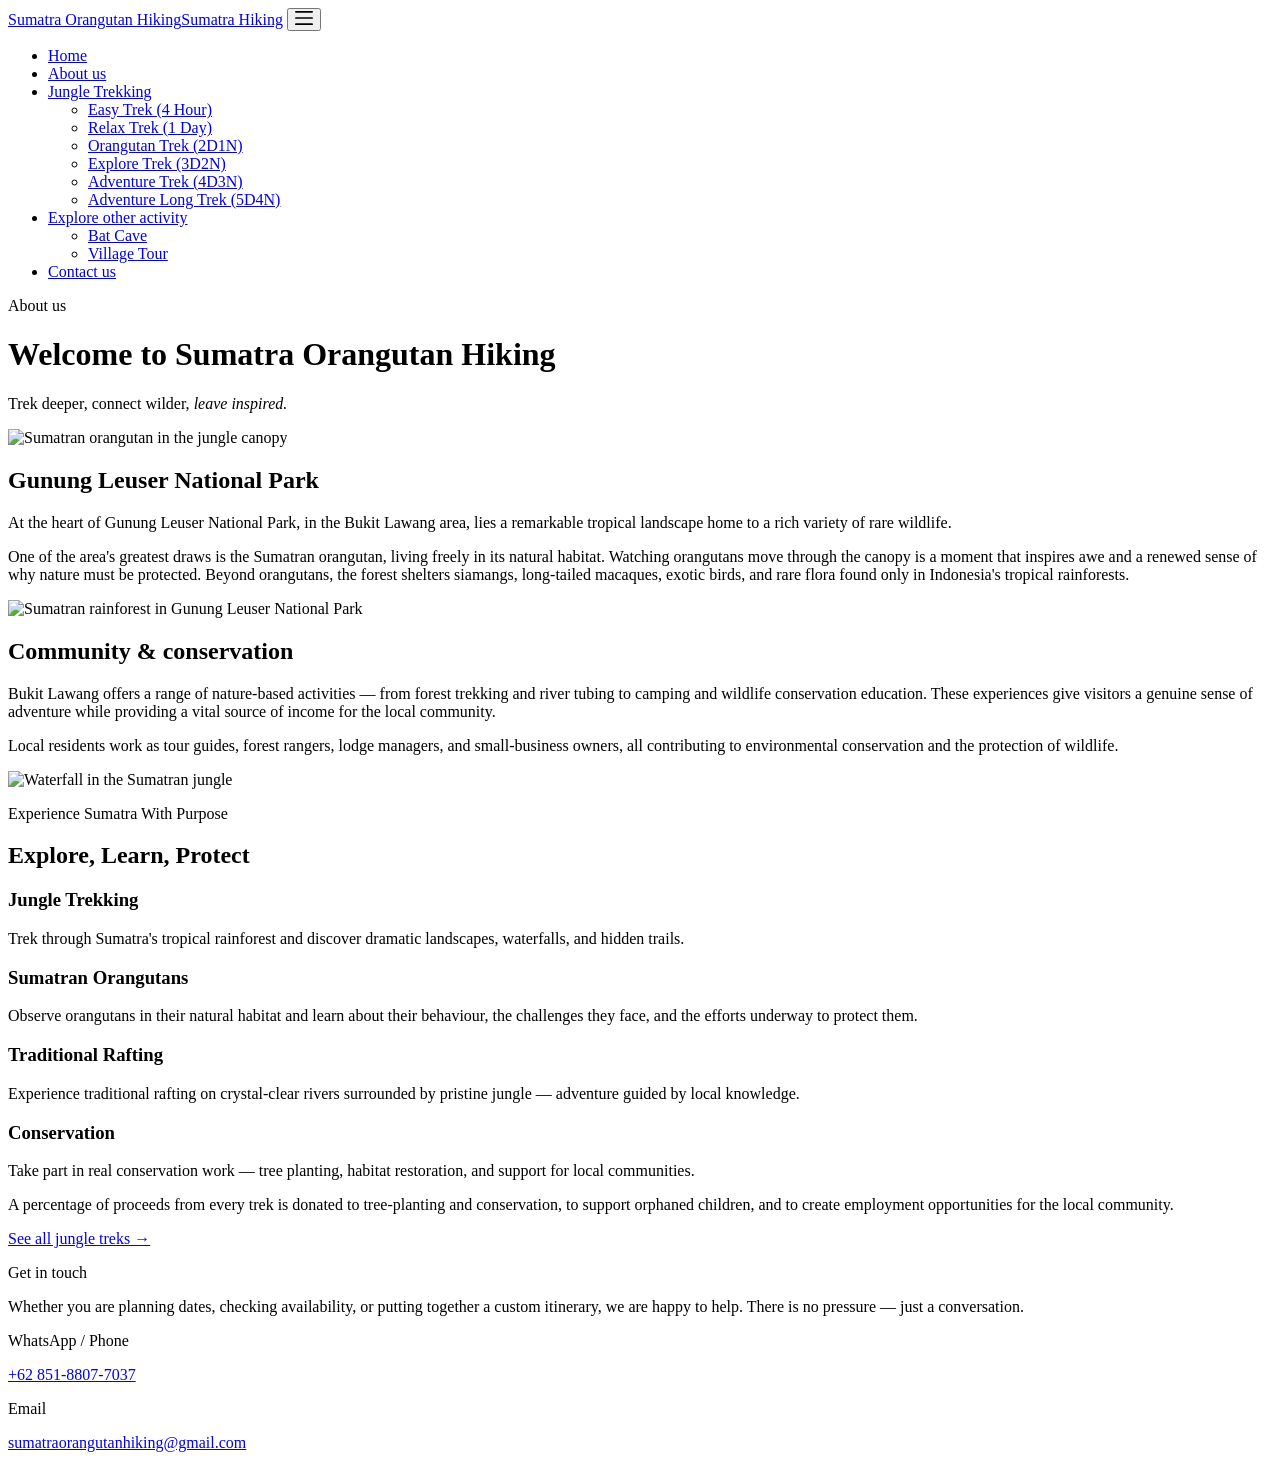
==== about.html @ cb64fe82 "Rename orangutan/about.html to about.html" ====
<!DOCTYPE html>
<html lang="en">
<head>
<meta charset="UTF-8">
<meta name="viewport" content="width=device-width, initial-scale=1">
<title>About Us — Sumatra Orangutan Hiking</title>
<link rel="stylesheet" href="css/site.css">
<link rel="stylesheet" href="css/page.css">
</head>
<body>

<header class="site-nav">
  <div class="site-nav__inner">
    <a class="site-nav__brand" href="index.html"><picture><source type="image/webp" srcset="images/brand/logo.webp"><img class="site-nav__logo" src="images/brand/logo.png" alt=""></picture><span class="site-nav__brand-text"><span class="site-nav__brand-text--long">Sumatra Orangutan Hiking</span><span class="site-nav__brand-text--short" aria-hidden="true">Sumatra Hiking</span></span></a>
    <button class="site-nav__toggle" type="button" aria-expanded="false" aria-controls="site-menu" aria-label="Open menu">
      <svg width="18" height="14" viewBox="0 0 18 14" aria-hidden="true">
        <rect y="0" width="18" height="1.7" rx="1" fill="currentColor"/>
        <rect y="6.15" width="18" height="1.7" rx="1" fill="currentColor"/>
        <rect y="12.3" width="18" height="1.7" rx="1" fill="currentColor"/>
      </svg>
    </button>
    <ul class="site-nav__menu" id="site-menu">
      <li class="site-nav__item"><a class="site-nav__link" href="index.html">Home</a></li>
      <li class="site-nav__item"><a class="site-nav__link" href="about.html" aria-current="page">About us</a></li>
      <li class="site-nav__item">
        <a class="site-nav__link" href="index.html#treks">Jungle Trekking</a>
        <ul class="site-nav__submenu">
          <li><a class="site-nav__link" href="easy-trek.html">Easy Trek (4 Hour)</a></li>
          <li><a class="site-nav__link" href="relax-trek.html">Relax Trek (1 Day)</a></li>
          <li><a class="site-nav__link" href="orangutan-trek.html">Orangutan Trek (2D1N)</a></li>
          <li><a class="site-nav__link" href="explore-trek.html">Explore Trek (3D2N)</a></li>
          <li><a class="site-nav__link" href="adventure-trek.html">Adventure Trek (4D3N)</a></li>
          <li><a class="site-nav__link" href="adventure-long-trek.html">Adventure Long Trek (5D4N)</a></li>
        </ul>
      </li>
      <li class="site-nav__item">
        <a class="site-nav__link" href="explore-activity.html">Explore other activity</a>
        <ul class="site-nav__submenu">
          <li><a class="site-nav__link" href="bat-cave.html">Bat Cave</a></li>
          <li><a class="site-nav__link" href="village-tour.html">Village Tour</a></li>
        </ul>
      </li>
      <li class="site-nav__item"><a class="site-nav__link" href="contact.html">Contact us</a></li>
    </ul>
  </div>
</header>

<div class="page-hero page-hero--with-image">
  <div>
    <p class="eyebrow">About us</p>
    <h1>Welcome to Sumatra Orangutan Hiking</h1>
    <p class="page-hero__lead">Trek deeper, connect wilder, <em>leave inspired.</em></p>
  </div>
  <div class="page-hero__image">
    <picture>
  <source type="image/webp" srcset="images/1 day trek/IMG-20251110-WA0054-1-1536x1072.webp">
  <img src="images/1 day trek/IMG-20251110-WA0054-1-1536x1072.jpg" alt="Sumatran orangutan in the jungle canopy">
</picture>
  </div>
</div>

<div class="page-body">
  <div class="wrap">
    <div class="media-row">
      <div class="media-row__text">
        <h2>Gunung Leuser National Park</h2>
        <div class="prose">
          <p>At the heart of Gunung Leuser National Park, in the Bukit Lawang area, lies a remarkable tropical landscape home to a rich variety of rare wildlife.</p>
          <p>One of the area's greatest draws is the Sumatran orangutan, living freely in its natural habitat. Watching orangutans move through the canopy is a moment that inspires awe and a renewed sense of why nature must be protected. Beyond orangutans, the forest shelters siamangs, long-tailed macaques, exotic birds, and rare flora found only in Indonesia's tropical rainforests.</p>
        </div>
      </div>
      <div class="media-row__image">
        <picture>
  <source type="image/webp" srcset="images/additional/IMG-20260611-WA0207-1536x1152.webp">
  <img src="images/additional/IMG-20260611-WA0207-1536x1152.jpg" alt="Sumatran rainforest in Gunung Leuser National Park">
</picture>
      </div>
    </div>

    <div class="media-row media-row--reverse">
      <div class="media-row__text">
        <h2>Community &amp; conservation</h2>
        <div class="prose">
          <p>Bukit Lawang offers a range of nature-based activities — from forest trekking and river tubing to camping and wildlife conservation education. These experiences give visitors a genuine sense of adventure while providing a vital source of income for the local community.</p>
          <p>Local residents work as tour guides, forest rangers, lodge managers, and small-business owners, all contributing to environmental conservation and the protection of wildlife.</p>
        </div>
      </div>
      <div class="media-row__image">
        <picture>
  <source type="image/webp" srcset="images/additional/IMG-20260610-WA0153-1536x1152.webp">
  <img src="images/additional/IMG-20260610-WA0153-1536x1152.jpg" alt="Waterfall in the Sumatran jungle">
</picture>
      </div>
    </div>

    <div>
      <p class="eyebrow">Experience Sumatra With Purpose</p>
      <h2 class="pillar-section__heading">Explore, Learn, Protect</h2>
      <div class="pillar-grid">
        <div class="pillar-cell">
          <h3>Jungle Trekking</h3>
          <p>Trek through Sumatra's tropical rainforest and discover dramatic landscapes, waterfalls, and hidden trails.</p>
        </div>
        <div class="pillar-cell">
          <h3>Sumatran Orangutans</h3>
          <p>Observe orangutans in their natural habitat and learn about their behaviour, the challenges they face, and the efforts underway to protect them.</p>
        </div>
        <div class="pillar-cell">
          <h3>Traditional Rafting</h3>
          <p>Experience traditional rafting on crystal-clear rivers surrounded by pristine jungle — adventure guided by local knowledge.</p>
        </div>
        <div class="pillar-cell">
          <h3>Conservation</h3>
          <p>Take part in real conservation work — tree planting, habitat restoration, and support for local communities.</p>
        </div>
      </div>
    </div>

    <div class="prose">
      <p>A percentage of proceeds from every trek is donated to tree-planting and conservation, to support orphaned children, and to create employment opportunities for the local community.</p>
    </div>

    <div class="cta-strip">
      <a class="btn-outline" href="index.html#treks">See all jungle treks &rarr;</a>
    </div>
  </div>
</div>

<section class="contact" id="contact">
  <div class="wrap">
    <p class="eyebrow">Get in touch</p>
    <p class="contact__intro">Whether you are planning dates, checking availability, or putting together a custom itinerary, we are happy to help. There is no pressure — just a conversation.</p>
    <div class="contact__grid">
      <div class="contact__cell">
        <p class="contact__label">WhatsApp / Phone</p>
        <p class="contact__value"><a href="https://wa.me/6285188077037">+62 851-8807-7037</a></p>
      </div>
      <div class="contact__cell">
        <p class="contact__label">Email</p>
        <p class="contact__value"><a href="mailto:sumatraorangutanhiking@gmail.com">sumatraorangutanhiking@gmail.com</a></p>
      </div>
    </div>
  </div>
</section>


<script src="js/nav.js"></script>
</body>
</html>
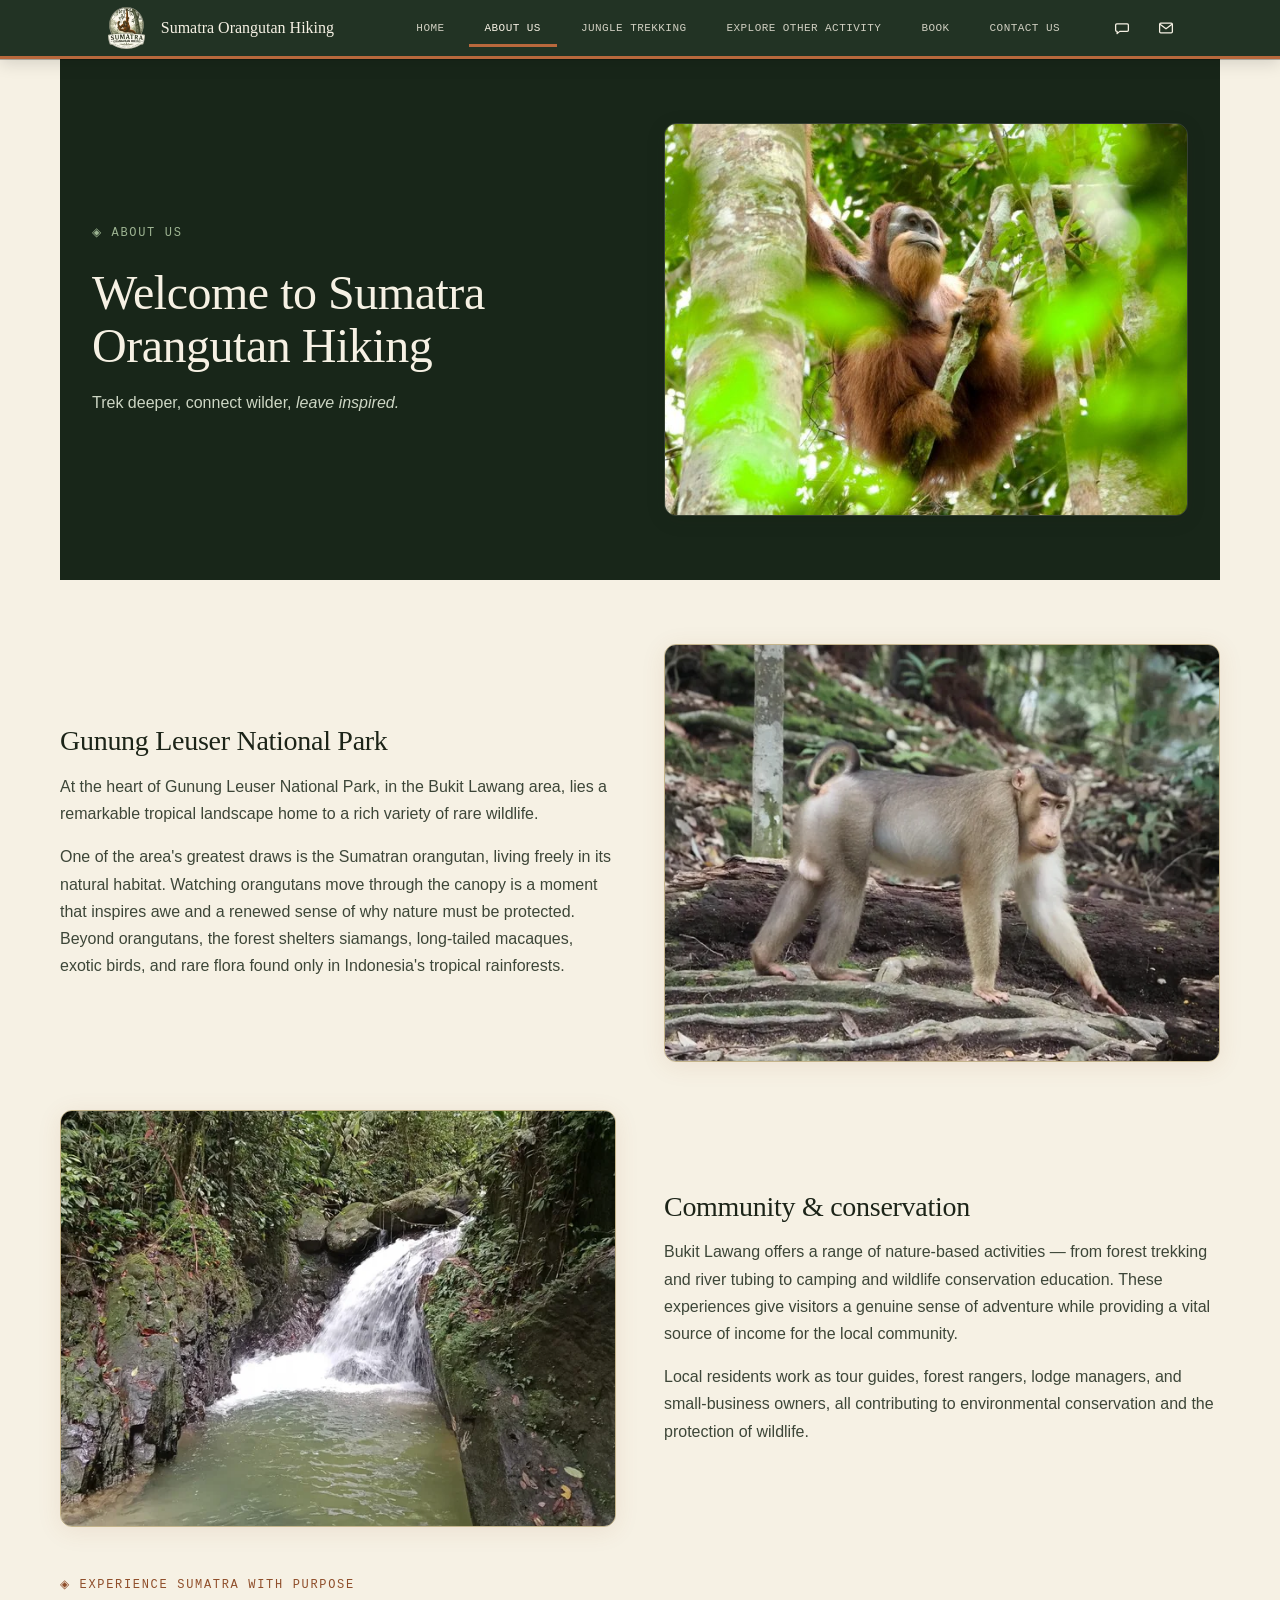
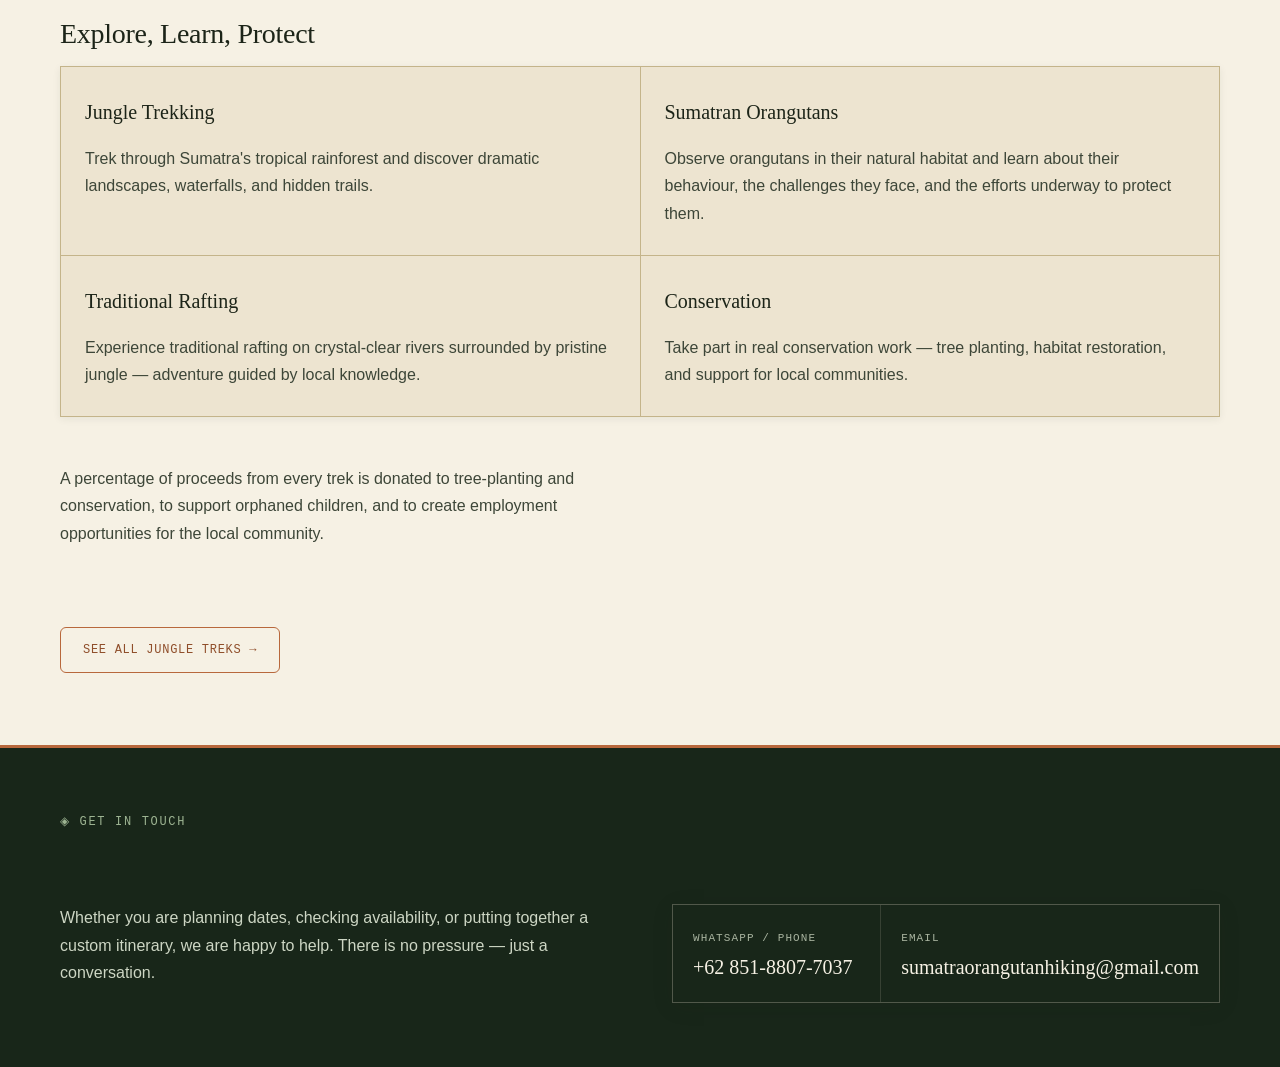
==== commit 96dead86: "Add a trek request page and keep contact reachable while scrolling. The form emails through Apps Scr" ====
--- a/about.html
+++ b/about.html
@@ -19,6 +19,19 @@
         <rect y="12.3" width="18" height="1.7" rx="1" fill="currentColor"/>
       </svg>
     </button>
+    <div class="site-nav__contact">
+      <a class="site-nav__contact-link" href="https://wa.me/6285188077037" aria-label="WhatsApp, +62 851-8807-7037">
+        <svg width="18" height="18" viewBox="0 0 24 24" aria-hidden="true" fill="none" stroke="currentColor" stroke-width="1.7" stroke-linejoin="round">
+          <path d="M5 6.5h14a1.5 1.5 0 0 1 1.5 1.5v7a1.5 1.5 0 0 1-1.5 1.5H9l-3.5 3v-3H5A1.5 1.5 0 0 1 3.5 15V8A1.5 1.5 0 0 1 5 6.5z"/>
+        </svg>
+      </a>
+      <a class="site-nav__contact-link" href="mailto:sumatraorangutanhiking@gmail.com" aria-label="Email sumatraorangutanhiking@gmail.com">
+        <svg width="18" height="18" viewBox="0 0 24 24" aria-hidden="true" fill="none" stroke="currentColor" stroke-width="1.7" stroke-linejoin="round">
+          <rect x="3.5" y="5.5" width="17" height="13" rx="1.5"/>
+          <path d="M4 7l8 6 8-6"/>
+        </svg>
+      </a>
+    </div>
     <ul class="site-nav__menu" id="site-menu">
       <li class="site-nav__item"><a class="site-nav__link" href="index.html">Home</a></li>
       <li class="site-nav__item"><a class="site-nav__link" href="about.html" aria-current="page">About us</a></li>
@@ -40,6 +53,7 @@
           <li><a class="site-nav__link" href="village-tour.html">Village Tour</a></li>
         </ul>
       </li>
+      <li class="site-nav__item"><a class="site-nav__link" href="book.html">Book</a></li>
       <li class="site-nav__item"><a class="site-nav__link" href="contact.html">Contact us</a></li>
     </ul>
   </div>
--- a/css/site.css
+++ b/css/site.css
@@ -0,0 +1,443 @@
+@import url('https://fonts.googleapis.com/css2?family=Fraunces:opsz,wght@9..144,400;9..144,500;9..144,600&family=Inter:wght@400;500;600&family=IBM+Plex+Mono:wght@400;500&display=swap');
+@import 'tokens.css';
+
+/* ---------- PICTURE (WebP + fallback) ---------- */
+picture {
+  display: contents;
+}
+
+/* ---------- RESET + BASE ---------- */
+* { box-sizing: border-box; margin: 0; padding: 0; }
+
+html {
+  scroll-padding-top: var(--nav-height);
+}
+
+body {
+  font-family: 'Inter', sans-serif;
+  background: var(--parchment-2);
+  color: var(--ink);
+  font-size: var(--text-base);
+  line-height: var(--leading-body);
+}
+
+h1, h2 {
+  font-family: 'Fraunces', serif;
+  font-weight: 500;
+  line-height: var(--leading-heading);
+  letter-spacing: -0.01em;
+}
+
+.wrap {
+  max-width: var(--content-max);
+  margin: 0 auto;
+}
+
+.eyebrow {
+  font-family: 'IBM Plex Mono', monospace;
+  font-size: var(--text-sm);
+  letter-spacing: 0.14em;
+  text-transform: uppercase;
+  color: var(--clay-dark);
+  margin: 0 0 var(--space-3);
+}
+
+.eyebrow::before { content: "◈  "; }
+
+.hero .eyebrow,
+.page-hero .eyebrow,
+.trek-hero .eyebrow,
+.contact .eyebrow,
+.ledger .eyebrow {
+  color: var(--sage);
+}
+
+/* ---------- SITE NAV ---------- */
+.site-nav {
+  position: sticky;
+  top: 0;
+  z-index: 100;
+  background: var(--canopy-2);
+  border-bottom: 3px solid var(--clay);
+  box-shadow:
+    0 1px 0 rgba(0, 0, 0, 0.25),
+    0 4px 16px rgba(0, 0, 0, 0.14);
+  transition: background 0.25s ease, box-shadow 0.25s ease;
+}
+
+.site-nav.is-scrolled {
+  background: rgba(34, 51, 36, 0.94);
+  backdrop-filter: blur(12px);
+  -webkit-backdrop-filter: blur(12px);
+  box-shadow:
+    0 1px 0 rgba(0, 0, 0, 0.3),
+    0 8px 28px rgba(0, 0, 0, 0.2);
+}
+
+.site-nav__inner {
+  max-width: var(--content-max);
+  margin: 0 auto;
+  padding: 0 var(--content-pad);
+  display: flex;
+  align-items: center;
+  justify-content: space-between;
+  gap: var(--space-3);
+  min-height: 56px;
+}
+
+.site-nav__brand {
+  display: inline-flex;
+  align-items: center;
+  gap: var(--space-2);
+  font-family: 'Fraunces', serif;
+  font-size: var(--text-base);
+  font-weight: 500;
+  color: var(--parchment-2);
+  text-decoration: none;
+  white-space: nowrap;
+}
+
+.site-nav__logo {
+  height: 42px;
+  width: auto;
+  object-fit: contain;
+  flex-shrink: 0;
+  display: block;
+}
+
+.site-nav__brand-text--short {
+  display: none;
+}
+
+.site-nav__brand:hover { color: var(--sage); }
+
+.site-nav__menu {
+  display: flex;
+  align-items: center;
+  gap: var(--space-1);
+  list-style: none;
+  font-family: 'IBM Plex Mono', monospace;
+  font-size: var(--text-xs);
+  letter-spacing: 0.04em;
+  text-transform: uppercase;
+  order: 1;
+  margin-left: auto;
+}
+
+.site-nav__item { position: relative; }
+
+.site-nav__link {
+  display: block;
+  padding: 10px var(--space-2);
+  color: rgba(246, 241, 228, 0.82);
+  text-decoration: none;
+  background: none;
+  border: none;
+  font: inherit;
+  letter-spacing: inherit;
+  text-transform: inherit;
+  cursor: pointer;
+}
+
+.site-nav__link:hover {
+  color: var(--sage);
+}
+
+.site-nav__link:focus-visible,
+.site-nav__toggle:focus-visible {
+  outline: 2px solid var(--parchment-2);
+  outline-offset: 2px;
+}
+
+.site-nav__link[aria-current="page"] {
+  color: var(--parchment-2);
+  box-shadow: inset 0 -3px 0 var(--clay);
+}
+
+.site-nav__submenu {
+  display: none;
+  position: absolute;
+  top: 100%;
+  left: 0;
+  min-width: 220px;
+  padding: var(--space-1) 0;
+  background: var(--canopy-2);
+  border: 1px solid var(--ledger-grid-line);
+  box-shadow: var(--shadow-md);
+  list-style: none;
+}
+
+.site-nav__item:hover .site-nav__submenu,
+.site-nav__item:focus-within .site-nav__submenu {
+  display: block;
+}
+
+.site-nav__submenu .site-nav__link {
+  padding: 10px 18px;
+  font-size: var(--text-xs);
+  text-transform: none;
+  letter-spacing: 0.02em;
+}
+
+.site-nav__submenu .site-nav__link[aria-current="page"] {
+  color: var(--sage);
+  box-shadow: none;
+  border-left: 2px solid var(--clay);
+  padding-left: var(--space-2);
+}
+
+.site-nav__toggle {
+  display: none;
+  order: 3;
+  padding: var(--space-1);
+  background: none;
+  border: none;
+  color: var(--parchment-2);
+  cursor: pointer;
+}
+
+.site-nav__toggle svg { display: block; }
+
+.site-nav__contact {
+  display: flex;
+  align-items: center;
+  flex-shrink: 0;
+  order: 2;
+}
+
+.site-nav__contact-link {
+  display: inline-flex;
+  align-items: center;
+  justify-content: center;
+  width: 44px;
+  height: 44px;
+  color: var(--parchment-2);
+  text-decoration: none;
+  border-radius: var(--radius-sm);
+}
+
+.site-nav__contact-link:hover {
+  color: var(--sage);
+}
+
+.site-nav__contact-link:focus-visible {
+  outline: 2px solid var(--parchment-2);
+  outline-offset: 2px;
+}
+
+/* ---------- PERMIT STRIP ---------- */
+.permit-strip {
+  border-top: 1px solid var(--border-warm);
+  border-bottom: 1px solid var(--border-warm);
+  padding: 18px 0;
+  display: flex;
+  align-items: center;
+  gap: 14px;
+  font-family: 'IBM Plex Mono', monospace;
+  font-size: var(--text-sm);
+  color: var(--ink-body);
+}
+
+.permit-strip b { color: var(--clay-dark); font-weight: 500; }
+
+/* ---------- LEDGER ---------- */
+.ledger {
+  background: var(--canopy-2);
+  color: var(--parchment-2);
+  padding: var(--space-6) var(--content-pad);
+  margin-top: var(--space-6);
+  border-top: 3px solid var(--clay);
+}
+
+.ledger-grid {
+  display: grid;
+  grid-template-columns: repeat(4, 1fr);
+  gap: 1px;
+  background: var(--ledger-grid-line);
+  border: 1px solid var(--ledger-grid-line);
+}
+
+.ledger-cell {
+  background: var(--canopy-2);
+  padding: var(--space-3) 20px;
+}
+
+.ledger-num {
+  font-family: 'Fraunces', serif;
+  font-weight: 500;
+  font-size: var(--text-2xl);
+  color: var(--sage);
+  margin-bottom: var(--space-1);
+}
+
+.ledger-label {
+  font-family: 'IBM Plex Mono', monospace;
+  font-size: var(--text-xs);
+  letter-spacing: 0.06em;
+  text-transform: uppercase;
+  color: var(--ledger-muted);
+}
+
+.ledger-photo {
+  margin: var(--space-5) 0 0;
+}
+
+.ledger-photo img {
+  width: 100%;
+  display: block;
+  aspect-ratio: 4 / 3;
+  object-fit: cover;
+  border-radius: var(--radius-md);
+  border: 1px solid var(--ledger-grid-line);
+}
+
+.ledger-photo figcaption {
+  margin-top: var(--space-2);
+  font-family: 'IBM Plex Mono', monospace;
+  font-size: var(--text-xs);
+  letter-spacing: 0.06em;
+  text-transform: uppercase;
+  color: var(--ledger-muted);
+}
+
+/* ---------- CONTACT ---------- */
+.contact {
+  background: var(--canopy);
+  color: var(--parchment-2);
+  padding: var(--space-6) var(--content-pad);
+  border-top: 3px solid var(--clay);
+}
+
+.contact .wrap {
+  display: grid;
+  grid-template-columns: 1fr 1fr;
+  gap: var(--space-5) var(--space-6);
+  align-items: start;
+}
+
+.contact .eyebrow {
+  grid-column: 1 / -1;
+}
+
+.contact__intro {
+  font-size: var(--text-base);
+  line-height: var(--leading-body);
+  color: var(--hero-muted);
+  max-width: none;
+  margin-bottom: 0;
+}
+
+.contact__intro a {
+  color: var(--parchment-2);
+  text-underline-offset: 0.18em;
+}
+
+.contact__intro a:hover,
+.contact__intro a:focus-visible {
+  color: var(--sage);
+}
+
+.contact__grid {
+  display: grid;
+  grid-template-columns: repeat(2, 1fr);
+  gap: 1px;
+  background: var(--ledger-grid-line);
+  border: 1px solid var(--ledger-grid-line);
+  max-width: none;
+  box-shadow: var(--shadow-md);
+}
+
+.contact__cell {
+  background: var(--canopy);
+  padding: var(--space-3) 20px;
+}
+
+.contact__label {
+  font-family: 'IBM Plex Mono', monospace;
+  font-size: var(--text-xs);
+  letter-spacing: 0.1em;
+  text-transform: uppercase;
+  color: var(--ledger-muted);
+  margin-bottom: var(--space-1);
+}
+
+.contact__value {
+  font-family: 'Fraunces', serif;
+  font-size: var(--text-lg);
+  color: var(--parchment-2);
+  line-height: var(--leading-tight);
+}
+
+.contact__value a {
+  color: inherit;
+  text-decoration: none;
+}
+
+.contact__value a:hover {
+  color: var(--sage);
+}
+
+/* ---------- RESPONSIVE (shared) ---------- */
+@media (max-width: 1100px) {
+  .site-nav__link { padding: 10px var(--space-1); }
+  .site-nav__brand-text--long { display: none; }
+  .site-nav__brand-text--short { display: inline; }
+  .site-nav__brand { font-size: var(--text-sm); }
+}
+
+@media (max-width: 860px) {
+  .site-nav__toggle { display: block; }
+
+  .site-nav__menu {
+    display: none;
+    position: absolute;
+    top: 100%;
+    left: 0;
+    right: 0;
+    flex-direction: column;
+    align-items: stretch;
+    gap: 0;
+    padding: var(--space-2) var(--content-pad) 20px;
+    background: var(--canopy-2);
+    border-bottom: 1px solid var(--ledger-grid-line);
+  }
+
+  .site-nav__menu.is-open {
+    display: flex;
+    max-height: calc(100vh - var(--nav-height));
+    max-height: calc(100dvh - var(--nav-height));
+    overflow-y: auto;
+    overscroll-behavior: contain;
+  }
+
+  .site-nav__contact { margin-left: auto; }
+  .site-nav__menu { margin-left: 0; }
+
+  .site-nav__submenu {
+    position: static;
+    display: block;
+    border: none;
+    padding: 0 0 var(--space-1) var(--space-2);
+    background: transparent;
+  }
+
+  .site-nav__item:hover .site-nav__submenu { display: block; }
+
+  .site-nav__brand-text--long { display: none; }
+  .site-nav__brand-text--short { display: inline; }
+  .site-nav__brand { font-size: var(--text-sm); }
+
+  .ledger-grid { grid-template-columns: repeat(2, 1fr); }
+
+  .contact .wrap {
+    grid-template-columns: 1fr;
+  }
+
+  .contact__grid { grid-template-columns: 1fr; }
+}
+
+@media (prefers-reduced-motion: reduce) {
+  .site-nav {
+    transition: none;
+  }
+}
--- a/css/page.css
+++ b/css/page.css
@@ -0,0 +1,303 @@
+/* ---------- INTERIOR PAGE HERO ---------- */
+.page-hero {
+  background: var(--canopy);
+  color: var(--parchment-2);
+  padding: var(--space-6) var(--content-pad);
+}
+
+.page-hero h1 {
+  font-size: var(--text-display);
+  line-height: var(--leading-tight);
+  margin-bottom: var(--space-2);
+  max-width: var(--measure-wide);
+}
+
+.page-hero h1 em {
+  font-style: italic;
+  font-weight: 400;
+  color: var(--sage);
+}
+
+.page-hero__lead {
+  font-size: var(--text-base);
+  line-height: var(--leading-body);
+  color: var(--hero-muted);
+  max-width: var(--measure-prose);
+}
+
+.page-hero--with-image {
+  display: grid;
+  grid-template-columns: 1fr 1fr;
+  gap: var(--space-5);
+  align-items: center;
+  max-width: var(--content-max);
+  margin: 0 auto;
+  padding: var(--space-6) var(--content-pad);
+}
+
+.page-hero--with-image .page-hero__image {
+  border-radius: var(--radius-md);
+  overflow: hidden;
+  border: 1px solid var(--ledger-grid-line);
+  aspect-ratio: 4 / 3;
+  box-shadow: var(--shadow-md);
+}
+
+.page-hero--with-image .page-hero__image img {
+  width: 100%;
+  height: 100%;
+  object-fit: cover;
+  display: block;
+}
+
+/* ---------- PAGE BODY ---------- */
+.page-body {
+  padding: var(--space-6) var(--content-pad);
+}
+
+.page-body--end {
+  padding-bottom: var(--space-7);
+}
+
+.page-body .wrap > * + * {
+  margin-top: var(--space-5);
+}
+
+.prose {
+  font-size: var(--text-base);
+  line-height: var(--leading-body);
+  color: var(--ink-body);
+  max-width: var(--measure-prose);
+}
+
+.prose p + p { margin-top: var(--space-paragraph); }
+
+/* ---------- FACT STRIP ---------- */
+.fact-strip {
+  display: flex;
+  flex-wrap: wrap;
+  gap: var(--space-2);
+  padding: 0 0 var(--space-1);
+  border: none;
+}
+
+.fact-strip b {
+  color: var(--clay-dark);
+  font-weight: 600;
+}
+
+/* ---------- META CHIP (shared with home trek-stats) ---------- */
+.meta-chip {
+  display: inline-flex;
+  align-items: center;
+  padding: var(--space-1) var(--space-2);
+  background: var(--parchment);
+  border: 1px solid var(--border-strong);
+  border-radius: var(--radius-sm);
+  font-family: 'IBM Plex Mono', monospace;
+  font-size: var(--text-sm);
+  letter-spacing: 0.03em;
+  color: var(--ink-body);
+  box-shadow: var(--shadow-sm);
+}
+
+/* ---------- MEDIA ROW ---------- */
+.media-row {
+  display: grid;
+  grid-template-columns: 1fr 1fr;
+  gap: var(--space-5);
+  align-items: center;
+}
+
+.media-row--reverse { direction: rtl; }
+.media-row--reverse > * { direction: ltr; }
+
+.media-row__image {
+  border-radius: var(--radius-md);
+  overflow: hidden;
+  border: 1px solid var(--border-strong);
+  box-shadow: var(--shadow-warm);
+}
+
+.media-row__image img {
+  width: 100%;
+  display: block;
+  aspect-ratio: 4 / 3;
+  object-fit: cover;
+}
+
+.media-row__text h2,
+.info-section h2,
+.hub-card__body h2,
+.booking-section__heading,
+.pillar-section__heading {
+  font-size: var(--text-section);
+  line-height: var(--leading-tight);
+  margin-bottom: var(--space-2);
+}
+
+/* ---------- PILLAR GRID (About) ---------- */
+.pillar-grid {
+  display: grid;
+  grid-template-columns: repeat(2, 1fr);
+  gap: 1px;
+  background: var(--border-strong);
+  border: 1px solid var(--border-strong);
+  box-shadow: var(--shadow-sm);
+}
+
+.pillar-cell {
+  background: var(--parchment);
+  padding: 28px var(--space-3);
+}
+
+.pillar-cell h3 {
+  font-family: 'Fraunces', serif;
+  font-size: var(--text-lg);
+  font-weight: 500;
+  margin-bottom: var(--space-2);
+  color: var(--ink);
+}
+
+.pillar-cell p {
+  font-size: var(--text-base);
+  line-height: var(--leading-body);
+  color: var(--ink-body);
+}
+
+/* ---------- HUB CARDS ---------- */
+.hub-grid {
+  display: grid;
+  grid-template-columns: repeat(2, 1fr);
+  gap: var(--space-3);
+}
+
+.hub-card {
+  display: block;
+  text-decoration: none;
+  color: inherit;
+  border: 1px solid var(--border-strong);
+  border-radius: var(--radius-md);
+  overflow: hidden;
+  background: var(--parchment);
+  box-shadow: var(--shadow-sm);
+  transition: box-shadow 0.2s ease, border-color 0.2s ease, transform 0.2s ease;
+}
+
+.hub-card:hover {
+  border-color: var(--clay);
+  box-shadow: var(--shadow-warm);
+  transform: translateY(-2px);
+}
+
+.hub-card__image img {
+  width: 100%;
+  display: block;
+  aspect-ratio: 16 / 10;
+  object-fit: cover;
+}
+
+.hub-card__body {
+  padding: 22px var(--space-3) 26px;
+}
+
+.hub-card__body p {
+  font-size: var(--text-base);
+  line-height: var(--leading-body);
+  color: var(--ink-body);
+}
+
+.hub-card__meta {
+  margin-top: var(--space-2);
+  font-family: 'IBM Plex Mono', monospace;
+  font-size: var(--text-sm);
+  color: var(--clay-dark);
+}
+
+/* ---------- BUTTONS ---------- */
+.cta-strip {
+  padding: var(--space-4) 0 var(--space-1);
+  border-top: none;
+}
+
+.btn-primary {
+  display: inline-block;
+  font-family: 'IBM Plex Mono', monospace;
+  font-size: var(--text-sm);
+  font-weight: 500;
+  letter-spacing: 0.06em;
+  text-transform: uppercase;
+  color: var(--parchment-2);
+  background: var(--clay);
+  text-decoration: none;
+  padding: 14px var(--space-3);
+  border-radius: var(--radius-sm);
+  box-shadow: var(--shadow-warm);
+  transition: background 0.2s ease, transform 0.15s ease, box-shadow 0.2s ease;
+}
+
+.btn-primary:hover {
+  color: var(--parchment-2);
+  background: var(--clay-dark);
+  transform: translateY(-1px);
+  box-shadow: 0 6px 20px rgba(143, 78, 42, 0.25);
+}
+
+.btn-outline {
+  display: inline-block;
+  font-family: 'IBM Plex Mono', monospace;
+  font-size: var(--text-sm);
+  font-weight: 500;
+  letter-spacing: 0.06em;
+  text-transform: uppercase;
+  color: var(--clay-dark);
+  background: transparent;
+  text-decoration: none;
+  padding: 12px 22px;
+  border: 1px solid var(--clay);
+  border-radius: var(--radius-sm);
+  transition: background 0.2s ease, color 0.2s ease, border-color 0.2s ease;
+}
+
+.btn-outline:hover {
+  color: var(--parchment-2);
+  background: var(--clay);
+  border-color: var(--clay);
+}
+
+/* ---------- INFO SECTIONS (Contact) ---------- */
+.info-section {
+  padding: 28px 0;
+  border-top: 1px solid var(--border-warm);
+}
+
+.info-section--first {
+  border-top: none;
+  padding-top: 0;
+}
+
+.info-section p {
+  font-size: var(--text-base);
+  line-height: var(--leading-body);
+  color: var(--ink-body);
+  max-width: var(--measure-prose);
+}
+
+/* ---------- RESPONSIVE ---------- */
+@media (max-width: 860px) {
+  .page-hero--with-image {
+    grid-template-columns: 1fr;
+    padding: var(--space-5) var(--content-pad);
+  }
+
+  .media-row,
+  .media-row--reverse {
+    grid-template-columns: 1fr;
+    direction: ltr;
+  }
+
+  .pillar-grid,
+  .hub-grid {
+    grid-template-columns: 1fr;
+  }
+}
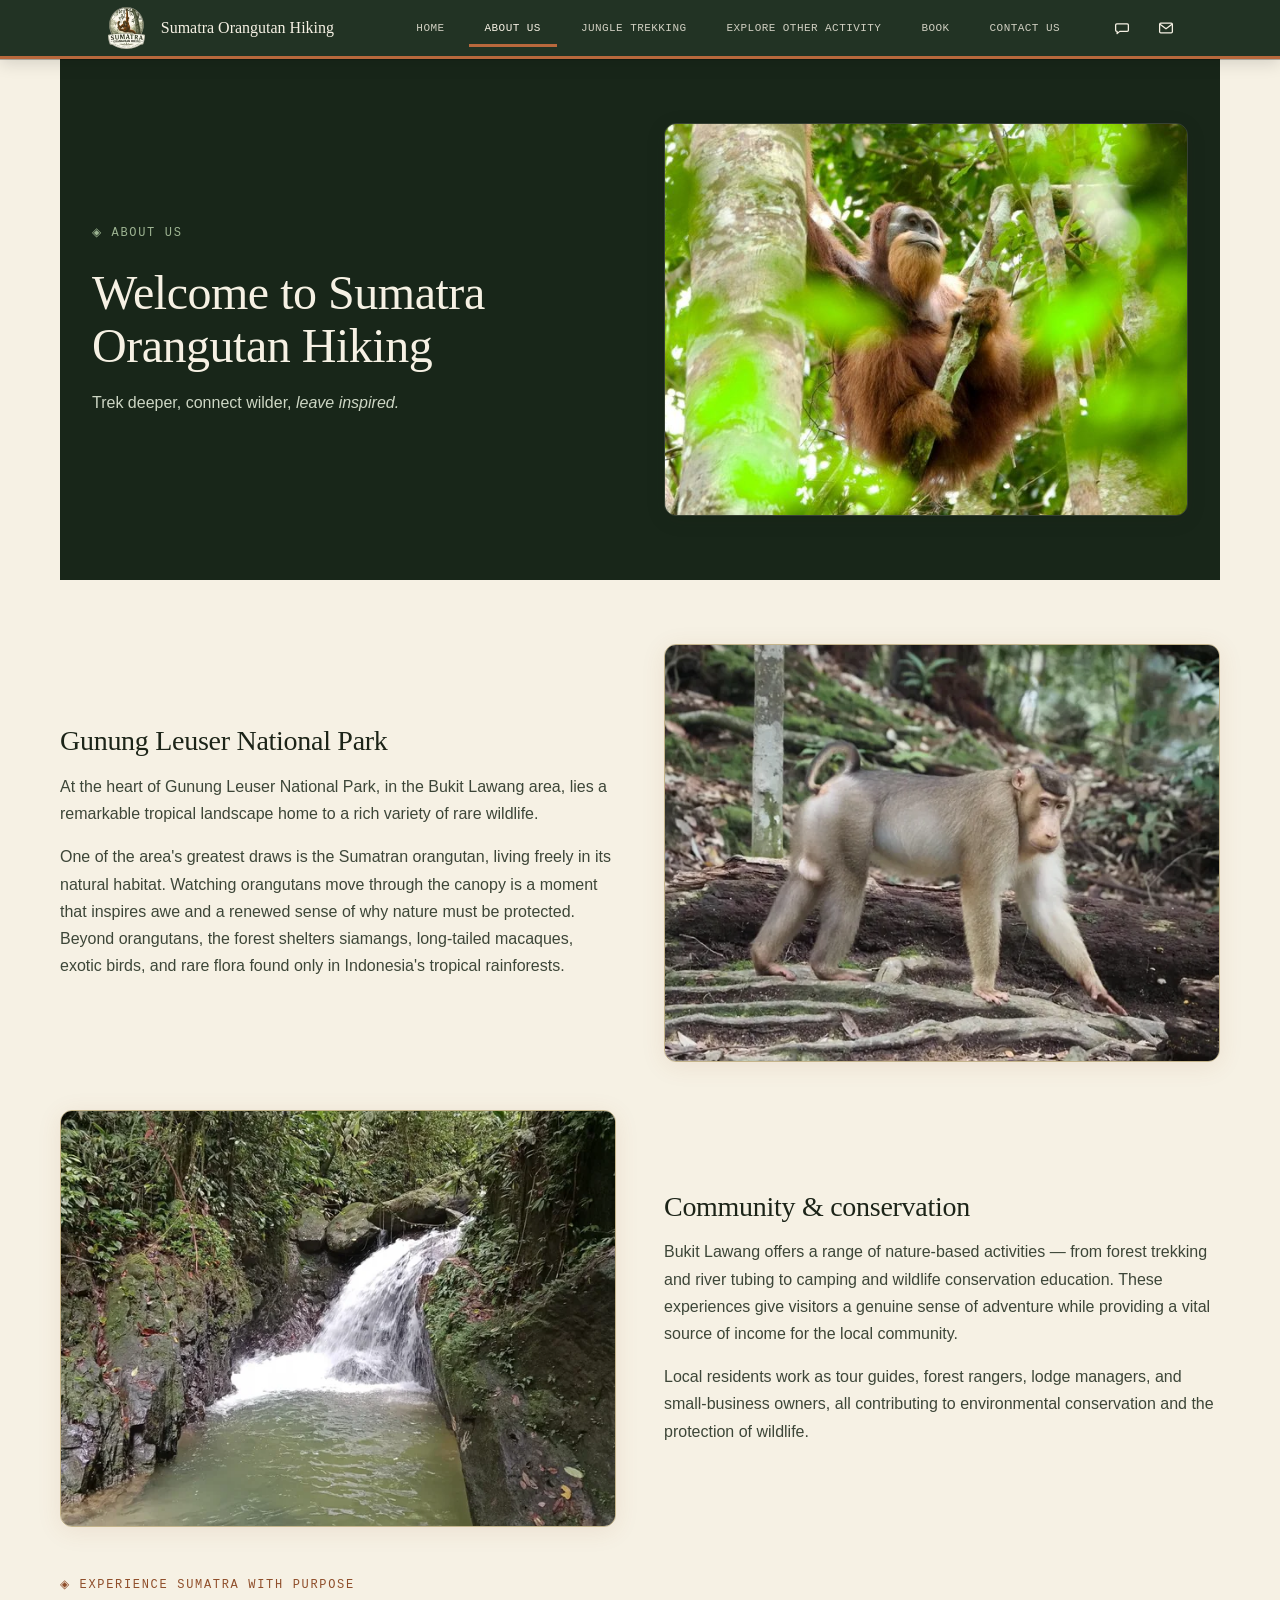
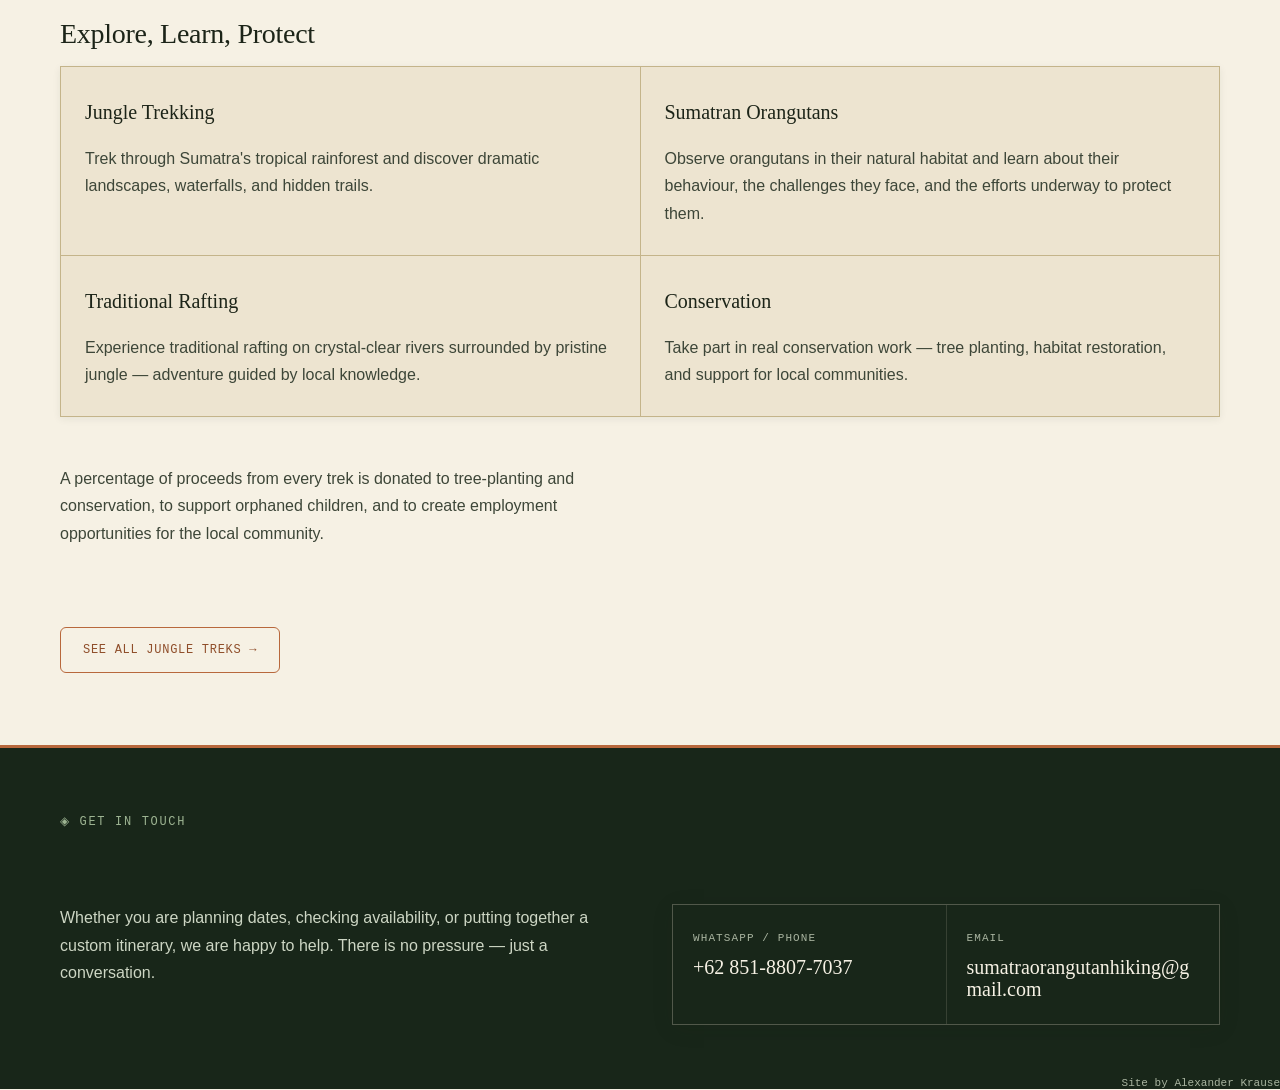
==== commit 895a1e31: "Credit the site in the contact band. The line sits on the bottom-right edge of every page and links " ====
--- a/about.html
+++ b/about.html
@@ -154,6 +154,7 @@
         <p class="contact__value"><a href="mailto:sumatraorangutanhiking@gmail.com">sumatraorangutanhiking@gmail.com</a></p>
       </div>
     </div>
+    <p class="contact__credit">Site by <a href="https://alexanderjirokrause.com">Alexander Krause</a></p>
   </div>
 </section>
 
--- a/css/site.css
+++ b/css/site.css
@@ -302,6 +302,7 @@
 
 /* ---------- CONTACT ---------- */
 .contact {
+  position: relative;
   background: var(--canopy);
   color: var(--parchment-2);
   padding: var(--space-6) var(--content-pad);
@@ -366,6 +367,11 @@
   font-size: var(--text-lg);
   color: var(--parchment-2);
   line-height: var(--leading-tight);
+  overflow-wrap: anywhere;
+}
+
+.contact__cell {
+  min-width: 0;
 }
 
 .contact__value a {
@@ -374,6 +380,28 @@
 }
 
 .contact__value a:hover {
+  color: var(--sage);
+}
+
+.contact__credit {
+  position: absolute;
+  right: 0;
+  bottom: 0;
+  margin: 0;
+  font-family: 'IBM Plex Mono', monospace;
+  font-size: var(--text-xs);
+  line-height: 1;
+  letter-spacing: 0;
+  color: var(--ledger-muted);
+}
+
+.contact__credit a {
+  color: inherit;
+  text-decoration: none;
+}
+
+.contact__credit a:hover,
+.contact__credit a:focus-visible {
   color: var(--sage);
 }
 
